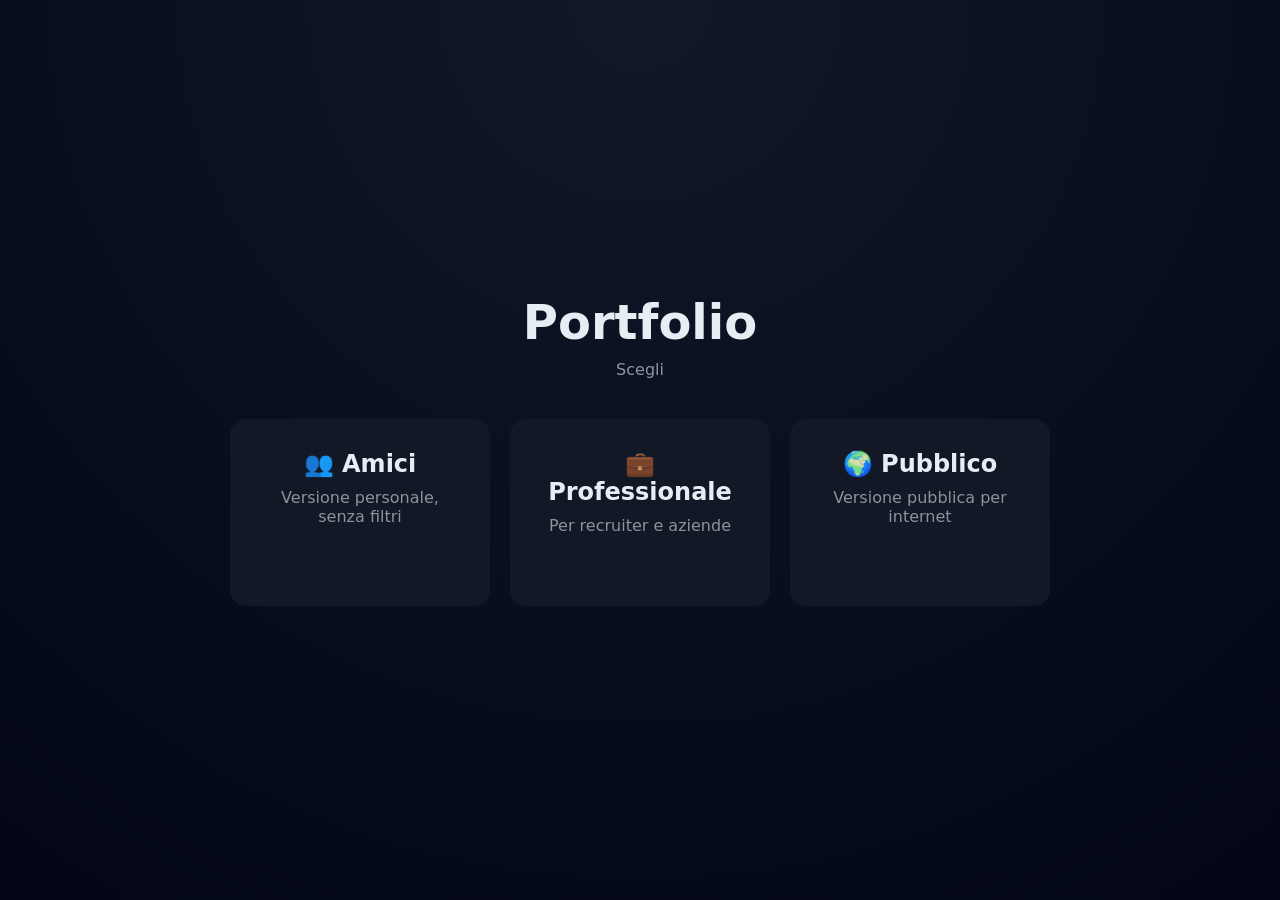
==== templates/index.html @ d85a31c1 "mamma mia tutto the site: css, index, friends, public e professional" ====
<!DOCTYPE html>
<html lang="it">
<head>
  <meta charset="UTF-8">
  <meta name="viewport" content="width=device-width, initial-scale=1.0">
  <title>Portfolio Hub</title>
  <link rel="stylesheet" href="..\static\style.css">
</head>
<body class="center">

  <main class="hub">
    <h1>Portfolio</h1>
    <p>Scegli</p>

    <div class="hub-cards">

      <a href="friends" class="hub-card">
        <h2>👥 Amici</h2>
        <p>Versione personale, senza filtri</p>
      </a>

      <a href="professional" class="hub-card">
        <h2>💼 Professionale</h2>
        <p>Per recruiter e aziende</p>
      </a>

      <a href="public" class="hub-card">
        <h2>🌍 Pubblico</h2>
        <p>Versione pubblica per internet</p>
      </a>

    </div>
  </main>

</body>
</html>
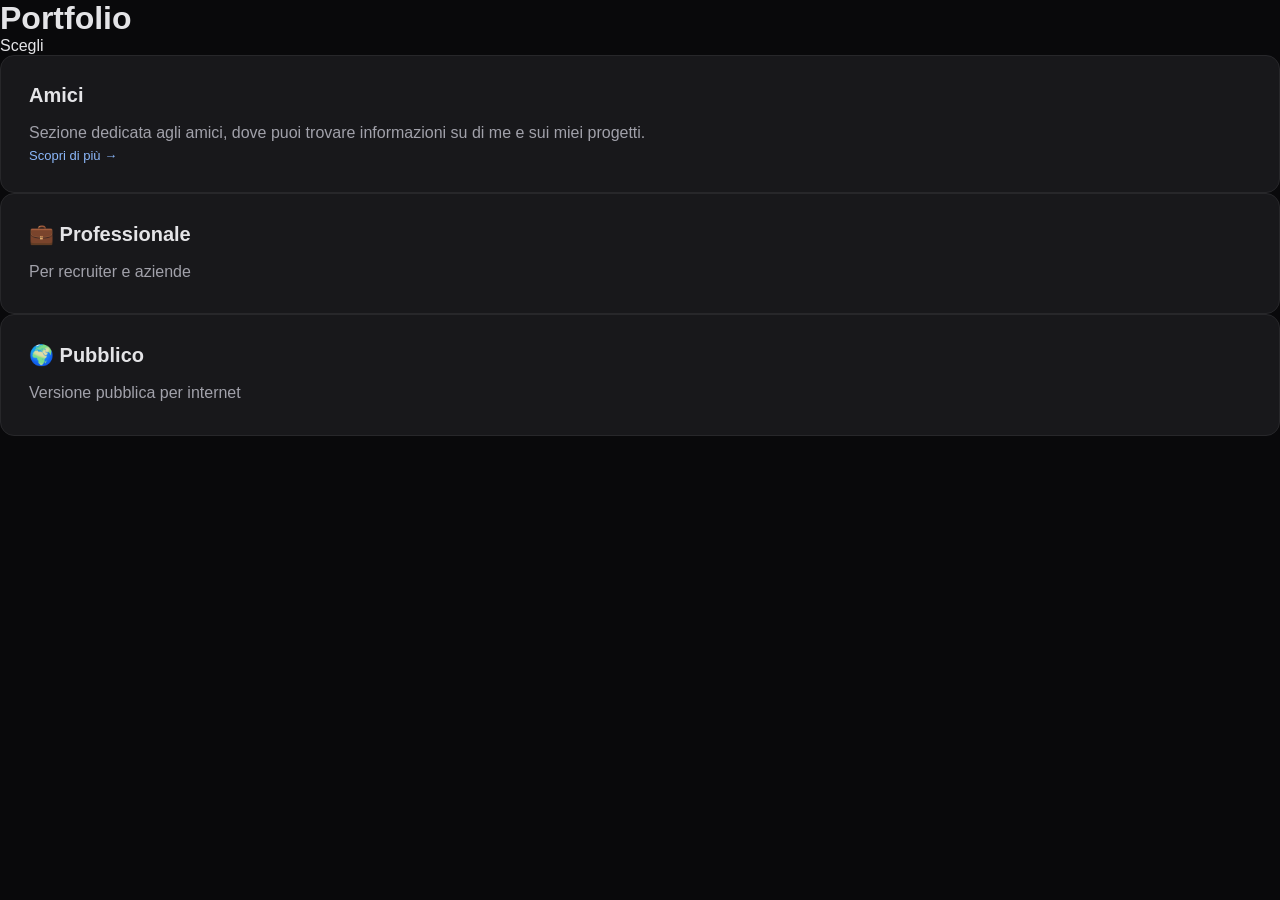
==== commit ad9dea25: "css .5 meglio" ====
--- a/templates/index.html
+++ b/templates/index.html
@@ -14,20 +14,23 @@
 
     <div class="hub-cards">
 
-      <a href="friends" class="hub-card">
-        <h2>👥 Amici</h2>
-        <p>Versione personale, senza filtri</p>
-      </a>
+      <div class="card">
+        <h2>Amici</h2>
+        <p>
+          Sezione dedicata agli amici, dove puoi trovare informazioni su di me e sui miei progetti.
+        </p>
+        <a href="friends" class="project-link">Scopri di più →</a>
+      </div>
 
-      <a href="professional" class="hub-card">
+      <div class="card">
         <h2>💼 Professionale</h2>
         <p>Per recruiter e aziende</p>
-      </a>
+      </div>
 
-      <a href="public" class="hub-card">
+      <div class="card">
         <h2>🌍 Pubblico</h2>
         <p>Versione pubblica per internet</p>
-      </a>
+      </div>
 
     </div>
   </main>
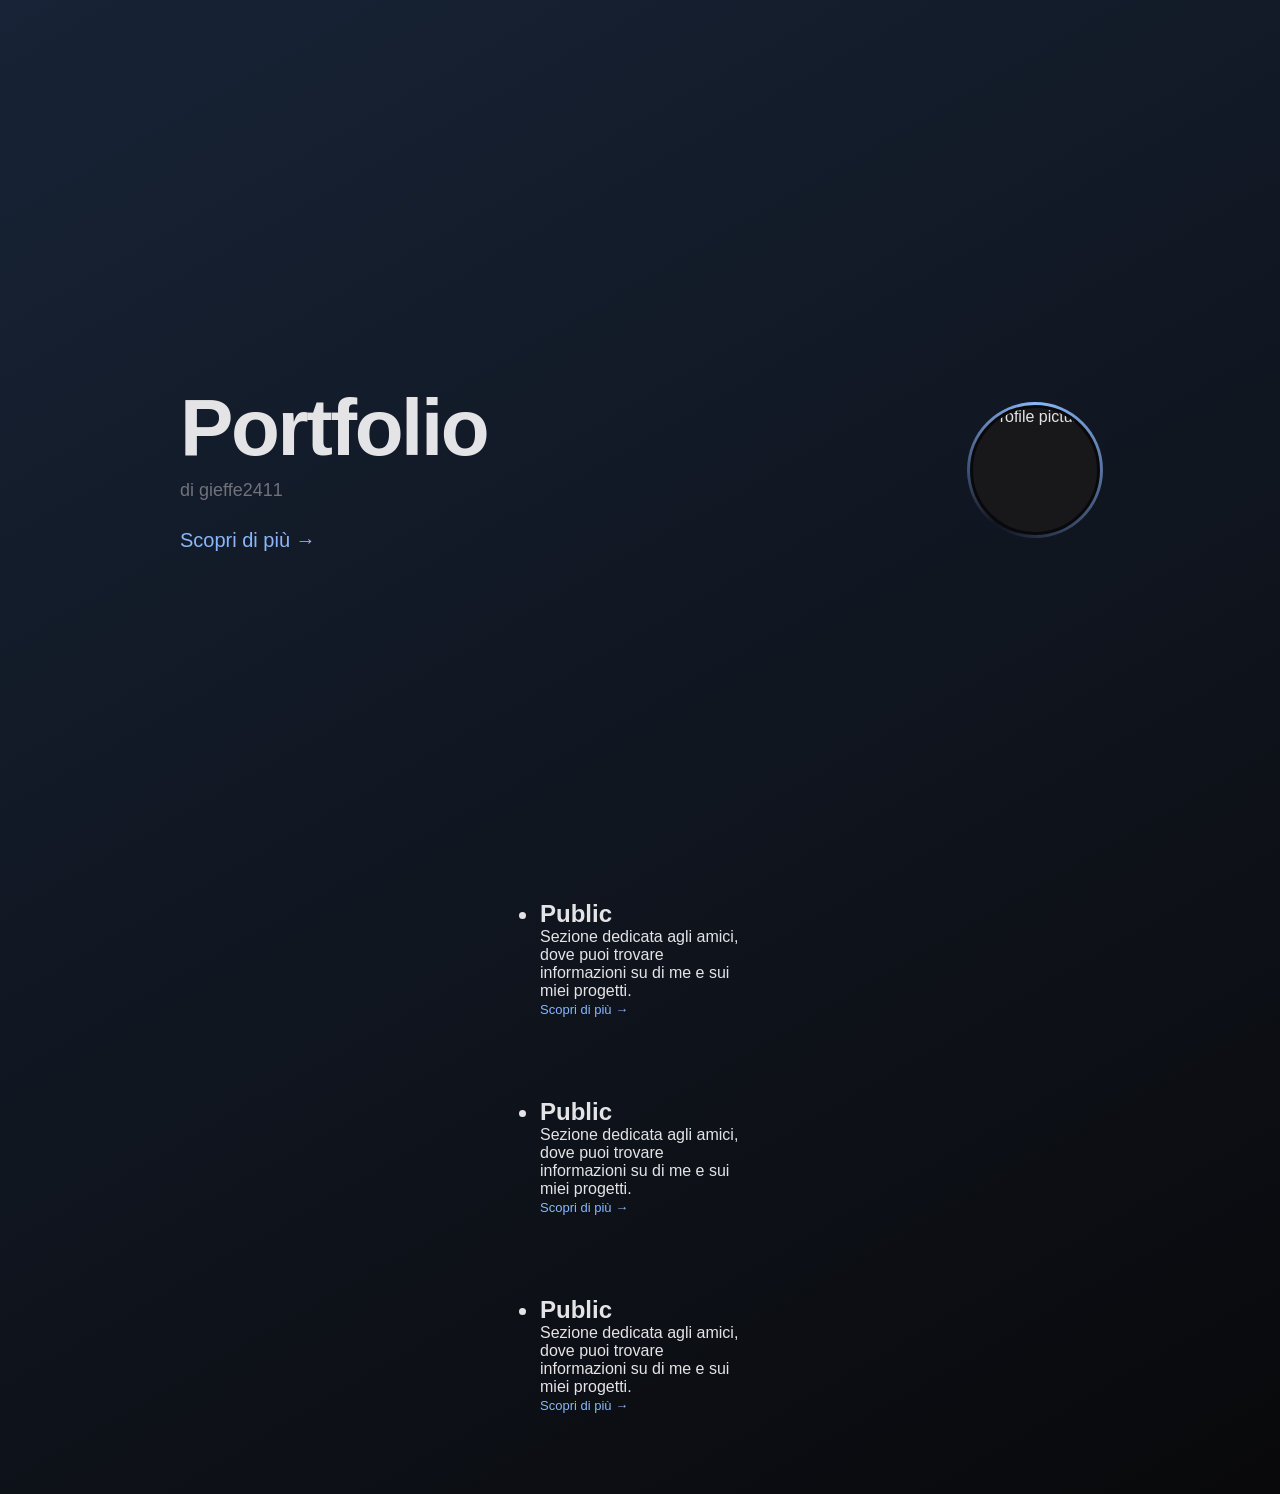
==== commit 5d75b613: "nomi css incasinati ma fa niente pk è bello" ====
--- a/templates/index.html
+++ b/templates/index.html
@@ -6,31 +6,69 @@
   <title>Portfolio Hub</title>
   <link rel="stylesheet" href="..\static\style.css">
 </head>
-<body class="center">
+
+
+
+
+<header class="hero">
+    <div class="hero-inner">
+        <div class="hero-text">
+            <h1 class="hero-title">Portfolio</h1>
+            <p class="hero-subtitle">di gieffe2411</p>
+            <input type="button" class="button-scrolldown" onClick="document.getElementById('middle').scrollIntoView();" value="Scopri di più →" />
+        </div>
+
+        <div class="hero-avatar-wrap">
+            <img src="../static/images/profile.jpg" class="hero-avatar" alt="Profile picture">
+        </div>
+    </div>
+</header>
+
+
+
+
+
+
+<body class="gradient">
 
   <main class="hub">
-    <h1>Portfolio</h1>
-    <p>Scegli</p>
 
-    <div class="hub-cards">
+    <div id="middle" class="hub-cards">
 
-      <div class="card">
-        <h2>Amici</h2>
-        <p>
-          Sezione dedicata agli amici, dove puoi trovare informazioni su di me e sui miei progetti.
-        </p>
-        <a href="friends" class="project-link">Scopri di più →</a>
-      </div>
 
-      <div class="card">
-        <h2>💼 Professionale</h2>
-        <p>Per recruiter e aziende</p>
-      </div>
+      <section class="section-left">
+        <div class="card-home">
+          <h2><ul><li>Public</li></ul></h2>
+          <p>
+            Sezione dedicata agli amici, dove puoi trovare informazioni su di me e sui miei progetti.
+          </p>
+          <a href="friends" class="project-link">Scopri di più →</a>
+        </div>
+      </section>
 
-      <div class="card">
-        <h2>🌍 Pubblico</h2>
-        <p>Versione pubblica per internet</p>
-      </div>
+
+
+
+
+      <section class="section-left">
+        <div class="card-home">
+          <h2><ul><li>Public</li></ul></h2>
+          <p>
+            Sezione dedicata agli amici, dove puoi trovare informazioni su di me e sui miei progetti.
+          </p>
+          <a href="public" class="project-link">Scopri di più →</a>
+        </div>
+      </section>
+
+      <section class="section-left">
+        <div class="card-home">
+          <h2><ul><li>Public</li></ul></h2>
+          <p>
+            Sezione dedicata agli amici, dove puoi trovare informazioni su di me e sui miei progetti.
+          </p>
+          <a href="friends" class="project-link">Scopri di più →</a>
+        </div>
+      </section>
 
     </div>
   </main>
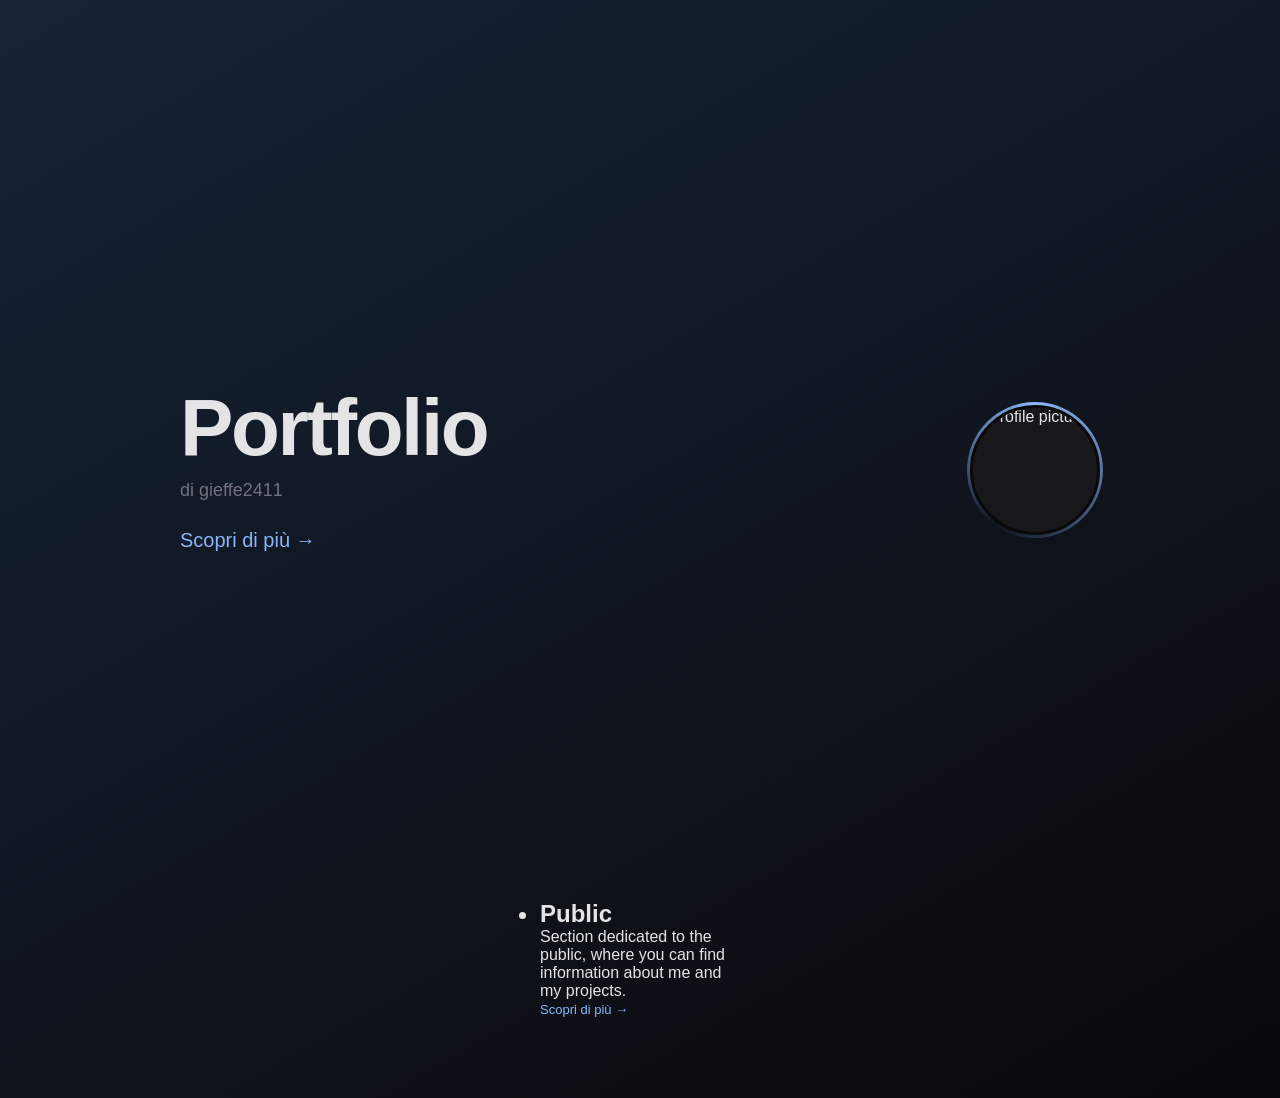
==== commit b73d275f: "rifatto css, implementato sistema di login per admin e autenticazione con token per le pagine privat" ====
--- a/templates/index.html
+++ b/templates/index.html
@@ -29,49 +29,19 @@
 
 
 
-<body class="gradient">
-
+<body class="gradient"> 
   <main class="hub">
-
     <div id="middle" class="hub-cards">
-
-
       <section class="section-left">
         <div class="card-home">
           <h2><ul><li>Public</li></ul></h2>
           <p>
-            Sezione dedicata agli amici, dove puoi trovare informazioni su di me e sui miei progetti.
-          </p>
-          <a href="friends" class="project-link">Scopri di più →</a>
-        </div>
-      </section>
-
-
-
-
-
-      <section class="section-left">
-        <div class="card-home">
-          <h2><ul><li>Public</li></ul></h2>
-          <p>
-            Sezione dedicata agli amici, dove puoi trovare informazioni su di me e sui miei progetti.
+            Section dedicated to the public, where you can find information about me and my projects.
           </p>
           <a href="public" class="project-link">Scopri di più →</a>
         </div>
       </section>
-
-      <section class="section-left">
-        <div class="card-home">
-          <h2><ul><li>Public</li></ul></h2>
-          <p>
-            Sezione dedicata agli amici, dove puoi trovare informazioni su di me e sui miei progetti.
-          </p>
-          <a href="friends" class="project-link">Scopri di più →</a>
-        </div>
-      </section>
-
     </div>
   </main>
-
 </body>
 </html>
